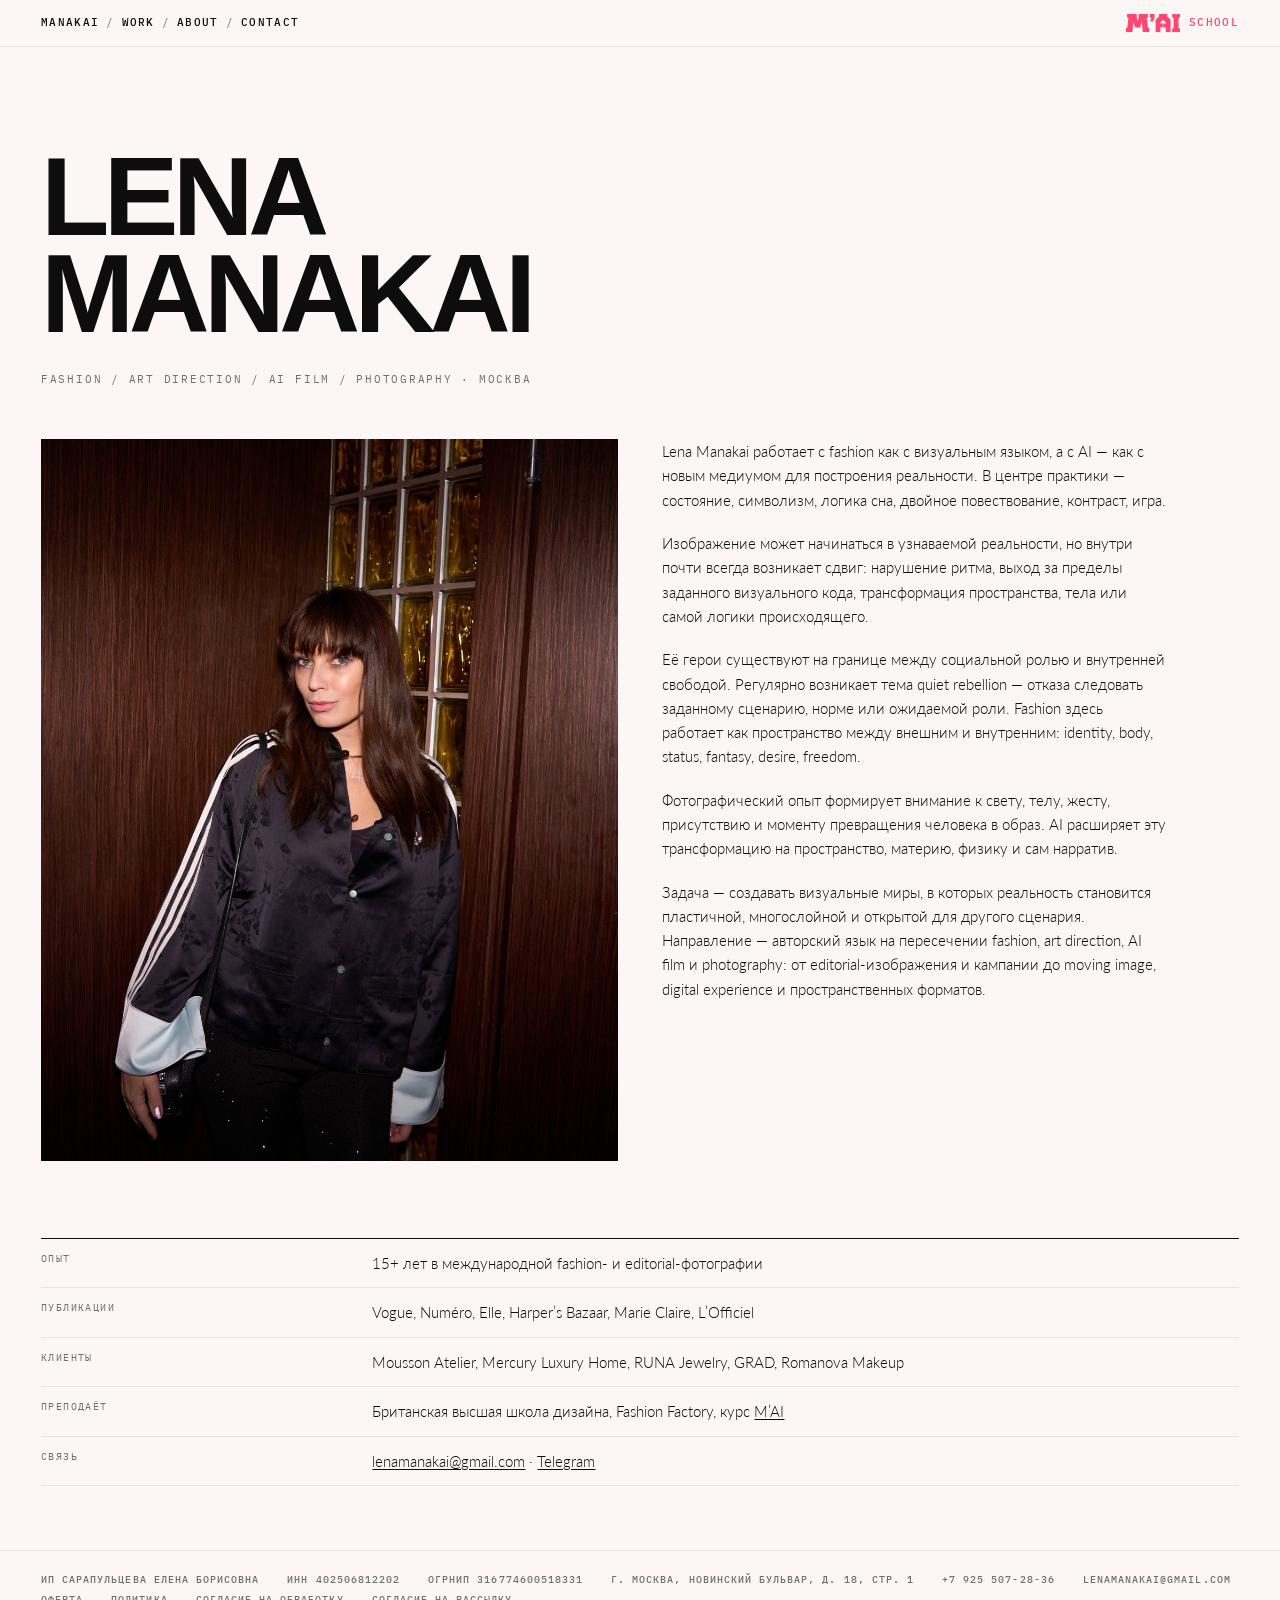
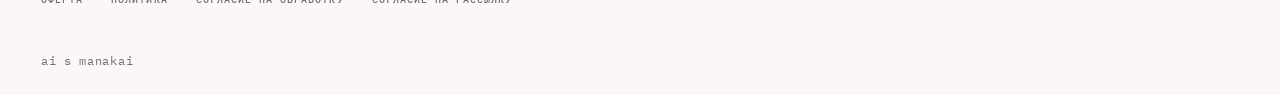
==== about.html @ 4ae6c4f6 "Add files via upload" ====
<!doctype html>
<html lang="ru">
<head>
<meta charset="utf-8">
<meta name="viewport" content="width=device-width,initial-scale=1">
<title>Lena Manakai — About</title>
<meta name="description" content="Lena Manakai — fashion, art direction, AI film, photography. Авторский язык на пересечении моды и AI-производства.">
<link rel="preconnect" href="https://fonts.googleapis.com">
<link rel="preconnect" href="https://fonts.gstatic.com" crossorigin>
<link rel="stylesheet" href="https://fonts.googleapis.com/css2?family=IBM+Plex+Mono:wght@400;500&family=Lato:wght@300;400&display=swap">
<link rel="stylesheet" href="style.css">
<style>
  .top{padding:clamp(44px,8vw,120px) var(--g) clamp(26px,4vw,52px);}
  .top h1{font-family:var(--disp);font-weight:700;text-transform:uppercase;letter-spacing:-.05em;
    line-height:.86;font-size:clamp(2.6rem,9vw,7rem);}
  .top .role{margin-top:clamp(16px,2.6vw,30px);font-family:var(--mono);font-size:11px;
    letter-spacing:.16em;text-transform:uppercase;color:var(--grey);}

  .spread{display:grid;grid-template-columns:1fr 1fr;gap:clamp(20px,3.4vw,56px);
    padding:0 var(--g) clamp(40px,6vw,90px);align-items:start;}
  @media (max-width:880px){ .spread{grid-template-columns:1fr;} }
  .portrait{background:var(--white);border:1px dashed rgba(14,13,13,.3);aspect-ratio:4/5;
    display:flex;align-items:center;justify-content:center;text-align:center;padding:24px;
    font-family:var(--mono);font-size:11px;letter-spacing:.11em;text-transform:uppercase;color:var(--grey);line-height:1.8;}
  .text p{font-family:var(--text);font-weight:300;font-size:clamp(15px,1.12vw,17px);line-height:1.62;
    max-width:56ch;margin-top:19px;}
  .text p:first-child{margin-top:0;}

  .facts{border-top:1px solid var(--ink);margin:0 var(--g) clamp(34px,5vw,70px);}
  .facts div{display:grid;grid-template-columns:minmax(130px,26%) 1fr;gap:10px 20px;
    padding:13px 0;border-bottom:1px solid var(--hair);}
  .facts dt{font-family:var(--mono);font-size:10px;letter-spacing:.14em;text-transform:uppercase;color:var(--grey);}
  .facts span{font-family:var(--text);font-weight:300;font-size:15px;line-height:1.5;}
</style>
</head>
<body>

<header>
  <nav class="line mono">
    <a href="index.html">MANAKAI</a><span class="sl">/</span><a href="index.html#work">Work</a><span class="sl">/</span><a href="about.html">About</a><span class="sl">/</span><a href="index.html#contact">Contact</a>
  </nav>
  <span class="sp"></span>
  <a class="school" href="school.html" aria-label="M’AI School">
    <span class="mk"></span><span class="lb mono">School</span>
  </a>
</header>

<section class="top">
  <h1>Lena<br>Manakai</h1>
  <p class="role">Fashion / Art Direction / AI Film / Photography · Москва</p>
</section>

<div class="spread">
  <img src="a/s/portrait.jpg" alt="Lena Manakai" loading="lazy" style="width:100%;display:block;background:var(--well);">
  <div class="text">
    <p>Lena Manakai работает с fashion как с визуальным языком, а с AI — как с новым медиумом для построения реальности. В центре практики — состояние, символизм, логика сна, двойное повествование, контраст, игра.</p>
    <p>Изображение может начинаться в узнаваемой реальности, но внутри почти всегда возникает сдвиг: нарушение ритма, выход за пределы заданного визуального кода, трансформация пространства, тела или самой логики происходящего.</p>
    <p>Её герои существуют на границе между социальной ролью и внутренней свободой. Регулярно возникает тема quiet rebellion — отказа следовать заданному сценарию, норме или ожидаемой роли. Fashion здесь работает как пространство между внешним и внутренним: identity, body, status, fantasy, desire, freedom.</p>
    <p>Фотографический опыт формирует внимание к свету, телу, жесту, присутствию и моменту превращения человека в образ. AI расширяет эту трансформацию на пространство, материю, физику и сам нарратив.</p>
    <p>Задача — создавать визуальные миры, в которых реальность становится пластичной, многослойной и открытой для другого сценария. Направление — авторский язык на пересечении fashion, art direction, AI film и photography: от editorial-изображения и кампании до moving image, digital experience и пространственных форматов.</p>
  </div>
</div>

<dl class="facts">
  <div><dt>Опыт</dt><span>15+ лет в международной fashion- и editorial-фотографии</span></div>
  <div><dt>Публикации</dt><span>Vogue, Numéro, Elle, Harper’s Bazaar, Marie Claire, L’Officiel</span></div>
  <div><dt>Клиенты</dt><span>Mousson Atelier, Mercury Luxury Home, RUNA Jewelry, GRAD, Romanova Makeup</span></div>
  <div><dt>Преподаёт</dt><span>Британская высшая школа дизайна, Fashion Factory, курс <a href="school.html" style="text-decoration:underline;text-underline-offset:2px;">M’AI</a></span></div>
  <div><dt>Связь</dt><span><a href="mailto:lenamanakai@gmail.com" style="text-decoration:underline;text-underline-offset:2px;">lenamanakai@gmail.com</a> · <a href="https://t.me/lenamanakai" target="_blank" rel="noopener" style="text-decoration:underline;text-underline-offset:2px;">Telegram</a></span></div>
</dl>

<section class="legal">
  <span>ИП Сарапульцева Елена Борисовна</span>
  <span>ИНН 402506812202</span>
  <span>ОГРНИП 316774600518331</span>
  <span>г. Москва, Новинский бульвар, д. 18, стр. 1</span>
  <a href="tel:+79255072836">+7 925 507-28-36</a>
  <a href="mailto:lenamanakai@gmail.com">lenamanakai@gmail.com</a>
  <a href="offer.html">Оферта</a>  <a href="privacy.html">Политика</a>  <a href="consent.html">Согласие на обработку</a>  <a href="newsletter.html">Согласие на рассылку</a>
</section>

<footer>
  <span class="cap">ai s manakai</span>
</footer>

</body>
</html>
---- style.css ----
/* manakai.art — общие стили служебных страниц
   Та же типографика и палитра, что на главной. */

:root{
  --paper:#FCF6F7;
  --white:#FFFFFF;
  --ink:#0E0D0D;
  --grey:#6E6E6E;
  --hair:#EAE2E4;
  --well:#111111;
  --mark:#FF476F;
  --soft:#F6CDD8;
  --g:clamp(16px,3.2vw,56px);
  --mono:'Input Mono','IBM Plex Mono',ui-monospace,Menlo,monospace;
  --disp:'Helvetica Neue',Helvetica,Arial,sans-serif;
  --text:'Lato',-apple-system,'Helvetica Neue',sans-serif;
}
*,*::before,*::after{box-sizing:border-box;}
html{background:var(--paper);-webkit-text-size-adjust:100%;}
body{margin:0;background:transparent;color:var(--ink);font-family:var(--mono);
  font-size:15px;line-height:1.45;-webkit-font-smoothing:antialiased;}
h1,h2,h3,p,ul,ol,figure{margin:0;}
a{color:inherit;text-decoration:none;}

.mono{font-family:var(--mono);font-size:11px;letter-spacing:.12em;text-transform:uppercase;font-weight:500;}
.cap{font-family:var(--mono);font-size:11.5px;letter-spacing:.06em;color:var(--grey);}
.disp{font-family:var(--disp);font-weight:700;text-transform:uppercase;letter-spacing:-.05em;line-height:.88;}
.body{font-family:var(--text);font-weight:300;font-size:clamp(14px,1.05vw,16px);line-height:1.6;letter-spacing:.005em;}

/* ——— шапка ——— */
header{display:flex;align-items:center;gap:12px 22px;padding:14px var(--g);
  border-bottom:1px solid var(--hair);background:var(--paper);
  position:sticky;top:0;z-index:40;}
header .sp{flex:1 1 auto;}
header .line{display:inline-flex;align-items:center;gap:7px;}
header .line a:hover{opacity:.55;}
header .line .sl{opacity:.45;}
.school{display:inline-flex;align-items:center;gap:9px;margin-left:clamp(20px,4vw,64px);}
.school .mk{display:block;height:18px;width:54px;background:var(--mark);
  -webkit-mask:url(a/mai.svg) no-repeat center/contain;mask:url(a/mai.svg) no-repeat center/contain;}
.school .lb{color:var(--mark);}
@media (max-width:640px){ header nav{gap:13px;} .school .mk{height:15px;width:45px;} }

/* ——— каркас документа ——— */
main{padding:clamp(44px,8vw,110px) var(--g) clamp(40px,7vw,90px);max-width:980px;}
.kicker{font-family:var(--mono);font-size:11px;letter-spacing:.16em;text-transform:uppercase;
  color:var(--grey);display:block;margin-bottom:clamp(18px,3vw,34px);}
h1.disp{font-size:clamp(2.2rem,6.4vw,4.6rem);}
.lede{margin-top:clamp(22px,4vw,44px);max-width:62ch;}

.doc{max-width:74ch;}
.doc h2{font-family:var(--mono);font-size:11.5px;letter-spacing:.14em;text-transform:uppercase;
  font-weight:500;margin-top:clamp(34px,5vw,58px);padding-bottom:9px;border-bottom:1px solid var(--hair);}
.doc h3{font-family:var(--mono);font-size:11px;letter-spacing:.1em;text-transform:uppercase;
  font-weight:500;color:var(--grey);margin-top:26px;}
.doc p,.doc li{font-family:var(--text);font-weight:300;font-size:15px;line-height:1.62;}
.doc p{margin-top:13px;}
.doc ol,.doc ul{margin-top:13px;padding-left:20px;}
.doc li{margin-top:7px;}
.doc strong{font-weight:400;}

/* ——— предупреждение о черновике ——— */
.draft{border:1px solid var(--mark);color:var(--mark);padding:13px 15px;margin-bottom:clamp(26px,4vw,44px);
  font-family:var(--mono);font-size:11px;letter-spacing:.07em;line-height:1.6;max-width:74ch;}

/* ——— реквизиты ——— */
.legal{padding:22px var(--g) 30px;border-top:1px solid var(--hair);
  display:flex;flex-wrap:wrap;gap:6px 28px;}
.legal span,.legal a{font-family:var(--mono);font-size:9.5px;letter-spacing:.11em;
  text-transform:uppercase;font-weight:500;color:var(--grey);}
.legal a:hover{color:var(--ink);}

footer{display:flex;flex-wrap:wrap;gap:10px 24px;justify-content:space-between;align-items:center;
  padding:16px var(--g) 26px;}

:where(a,button,input,select):focus-visible{outline:2px solid var(--mark);outline-offset:3px;}
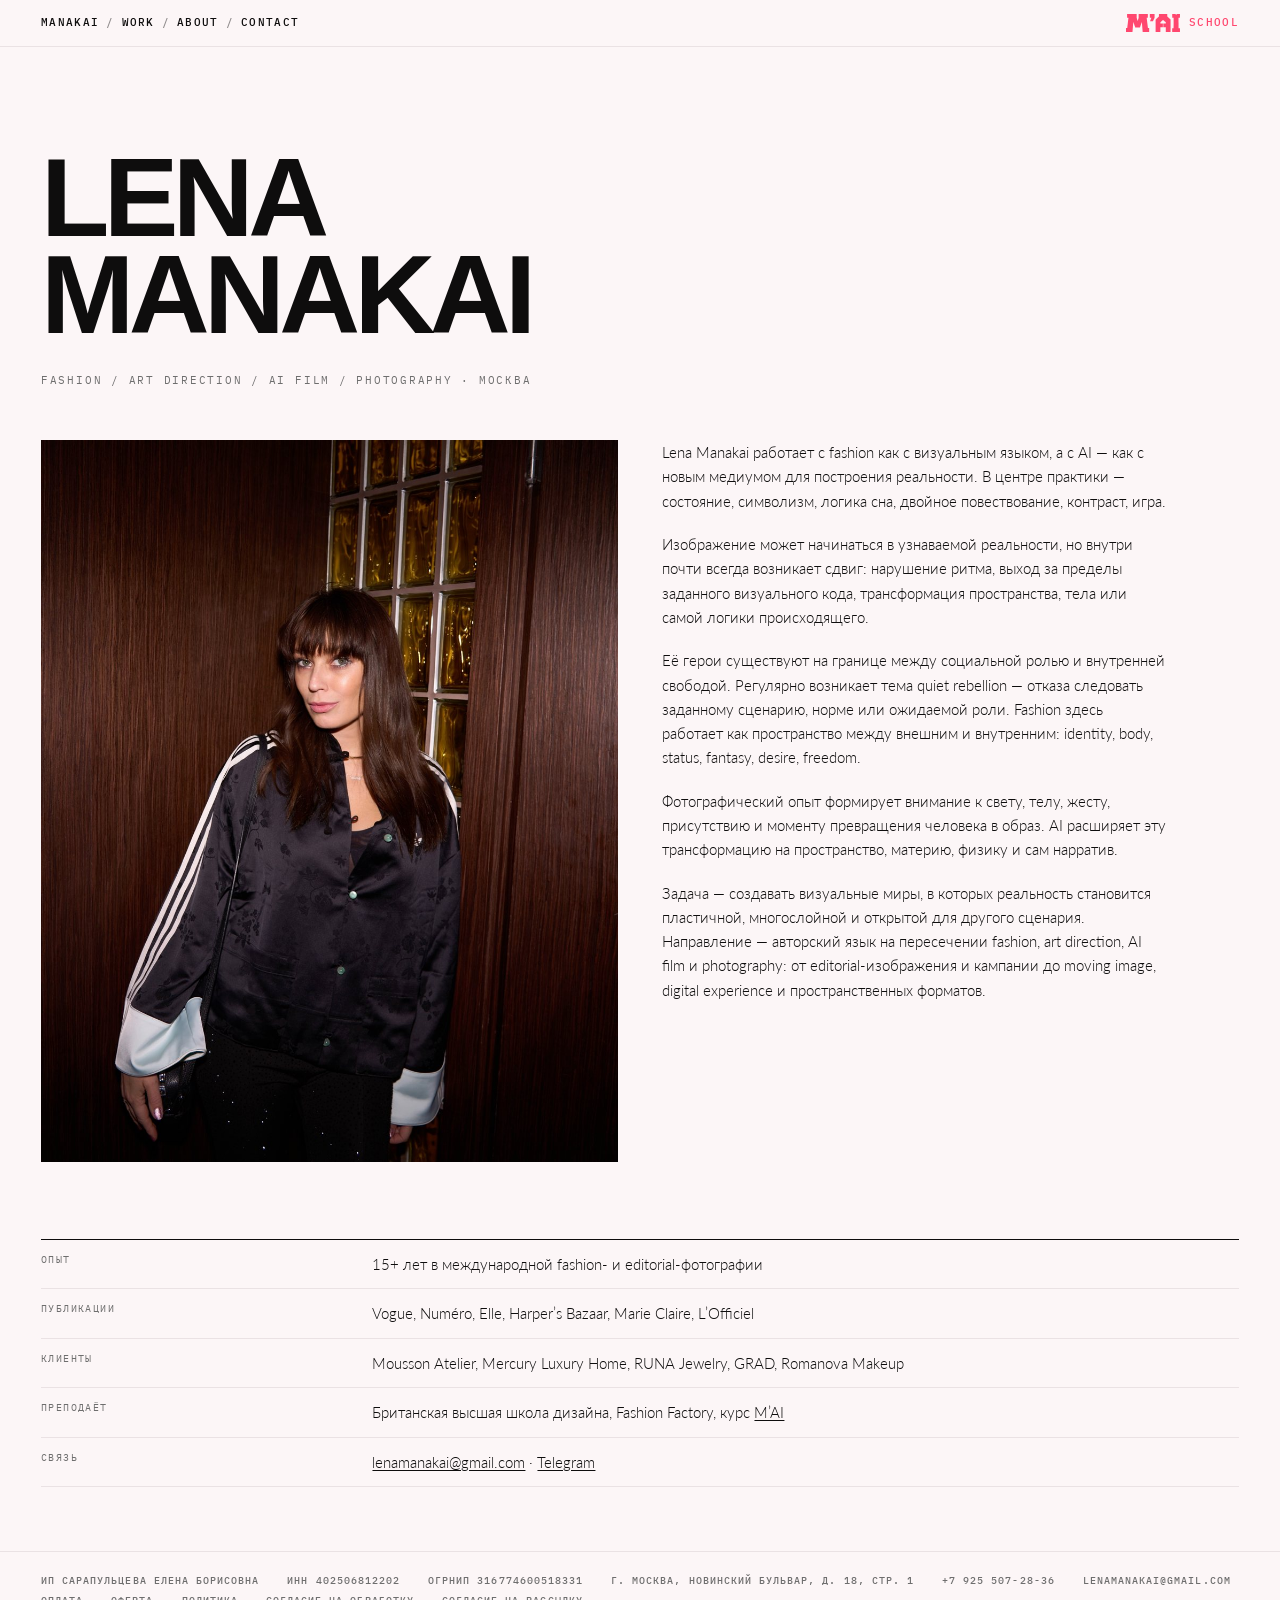
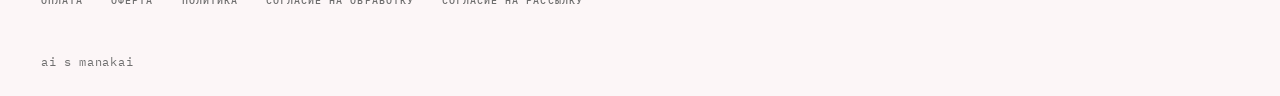
==== commit 24efafe4: "Add files via upload" ====
--- a/about.html
+++ b/about.html
@@ -76,7 +76,7 @@
   <span>г. Москва, Новинский бульвар, д. 18, стр. 1</span>
   <a href="tel:+79255072836">+7 925 507-28-36</a>
   <a href="mailto:lenamanakai@gmail.com">lenamanakai@gmail.com</a>
-  <a href="offer.html">Оферта</a>  <a href="privacy.html">Политика</a>  <a href="consent.html">Согласие на обработку</a>  <a href="newsletter.html">Согласие на рассылку</a>
+  <a href="pay.html">Оплата</a>  <a href="offer.html">Оферта</a>  <a href="privacy.html">Политика</a>  <a href="consent.html">Согласие на обработку</a>  <a href="newsletter.html">Согласие на рассылку</a>
 </section>
 
 <footer>
--- a/style.css
+++ b/style.css
@@ -11,13 +11,14 @@
   --mark:#FF476F;
   --soft:#F6CDD8;
   --g:clamp(16px,3.2vw,56px);
+  --hd:48px;
   --mono:'Input Mono','IBM Plex Mono',ui-monospace,Menlo,monospace;
   --disp:'Helvetica Neue',Helvetica,Arial,sans-serif;
   --text:'Lato',-apple-system,'Helvetica Neue',sans-serif;
 }
 *,*::before,*::after{box-sizing:border-box;}
 html{background:var(--paper);-webkit-text-size-adjust:100%;}
-body{margin:0;background:transparent;color:var(--ink);font-family:var(--mono);
+body{margin:0;padding-top:var(--hd);background:transparent;color:var(--ink);font-family:var(--mono);
   font-size:15px;line-height:1.45;-webkit-font-smoothing:antialiased;}
 h1,h2,h3,p,ul,ol,figure{margin:0;}
 a{color:inherit;text-decoration:none;}
@@ -30,7 +31,7 @@
 /* ——— шапка ——— */
 header{display:flex;align-items:center;gap:12px 22px;padding:14px var(--g);
   border-bottom:1px solid var(--hair);background:var(--paper);
-  position:sticky;top:0;z-index:40;}
+  position:fixed;top:0;left:0;right:0;z-index:40;}
 header .sp{flex:1 1 auto;}
 header .line{display:inline-flex;align-items:center;gap:7px;}
 header .line a:hover{opacity:.55;}
@@ -39,7 +40,14 @@
 .school .mk{display:block;height:18px;width:54px;background:var(--mark);
   -webkit-mask:url(a/mai.svg) no-repeat center/contain;mask:url(a/mai.svg) no-repeat center/contain;}
 .school .lb{color:var(--mark);}
-@media (max-width:640px){ header nav{gap:13px;} .school .mk{height:15px;width:45px;} }
+@media (max-width:640px){
+  header{gap:8px;padding:11px 14px;}
+  header nav{gap:7px;}
+  header nav a,header nav .sl{font-size:9.5px;letter-spacing:.07em;}
+  .school{margin-left:8px;flex:none;gap:6px;}
+  .school .mk{height:13px;width:38px;}
+  .school .lb{font-size:9.5px;letter-spacing:.07em;}
+}
 
 /* ——— каркас документа ——— */
 main{padding:clamp(44px,8vw,110px) var(--g) clamp(40px,7vw,90px);max-width:980px;}
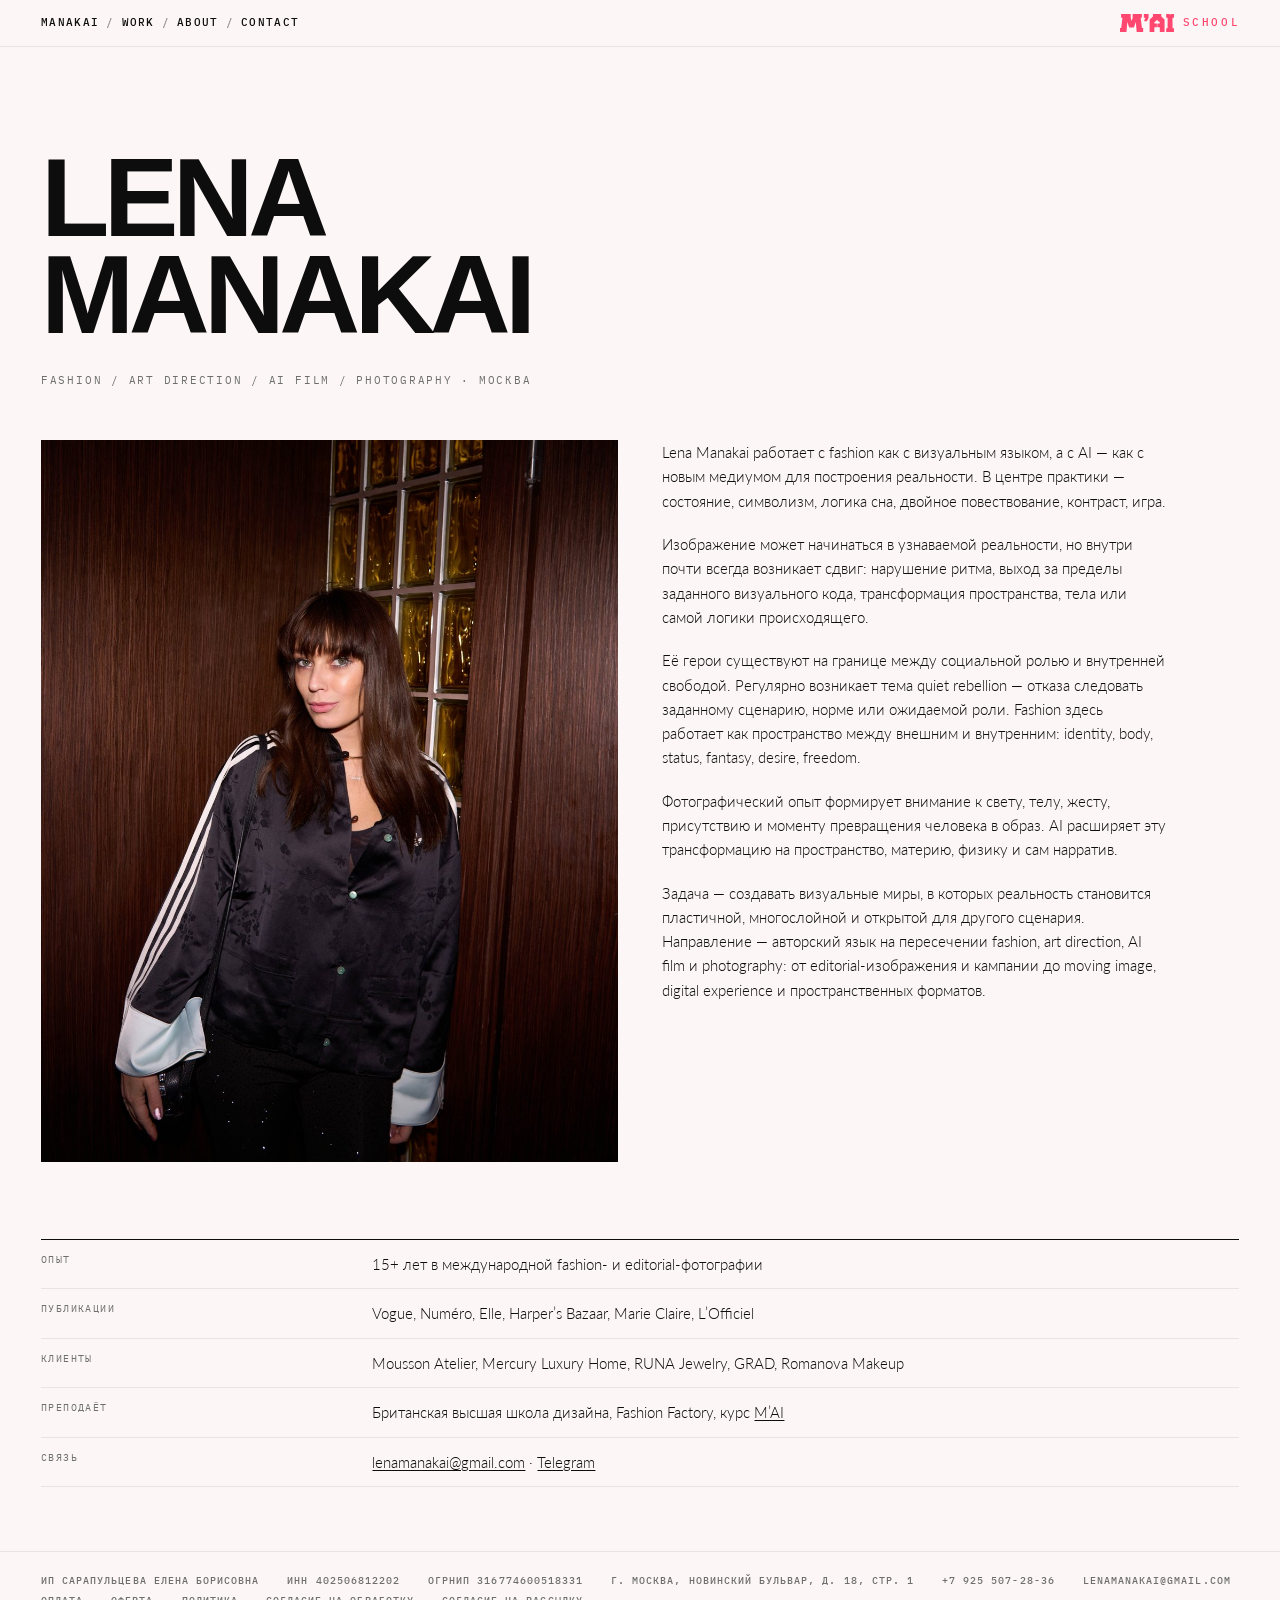
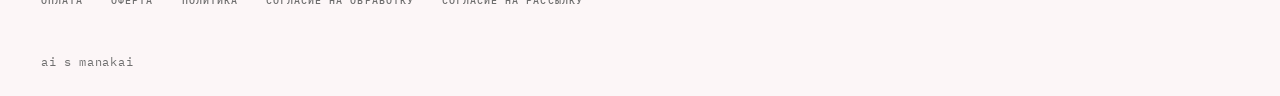
==== commit 521aae81: "правки" ====
--- a/about.html
+++ b/about.html
@@ -4,6 +4,16 @@
 <meta charset="utf-8">
 <meta name="viewport" content="width=device-width,initial-scale=1">
 <title>Lena Manakai — About</title>
+<link rel="icon" href="favicon.svg" type="image/svg+xml">
+<link rel="icon" href="favicon-32.png" sizes="32x32" type="image/png">
+<link rel="apple-touch-icon" href="apple-touch-icon.png">
+<meta property="og:type" content="website">
+<meta property="og:site_name" content="MANAKAI">
+<meta property="og:title" content="Lena Manakai — About">
+<meta property="og:description" content="Lena Manakai — fashion, art direction, AI film, photography. Авторский язык на пересечении моды и AI-производства.">
+<meta property="og:url" content="https://manakai.art/about">
+<meta property="og:image" content="https://manakai.art/og-main.jpg">
+<meta name="twitter:card" content="summary_large_image">
 <meta name="description" content="Lena Manakai — fashion, art direction, AI film, photography. Авторский язык на пересечении моды и AI-производства.">
 <link rel="preconnect" href="https://fonts.googleapis.com">
 <link rel="preconnect" href="https://fonts.gstatic.com" crossorigin>
@@ -41,7 +51,7 @@
   </nav>
   <span class="sp"></span>
   <a class="school" href="school.html" aria-label="M’AI School">
-    <span class="mk"></span><span class="lb mono">School</span>
+    <span class="mk"></span><span class="lb mono"><i>S</i><i>C</i><i>H</i><i>O</i><i>O</i><i>L</i></span>
   </a>
 </header>
 
--- a/style.css
+++ b/style.css
@@ -39,14 +39,17 @@
 .school{display:inline-flex;align-items:center;gap:9px;margin-left:clamp(20px,4vw,64px);}
 .school .mk{display:block;height:18px;width:54px;background:var(--mark);
   -webkit-mask:url(a/mai.svg) no-repeat center/contain;mask:url(a/mai.svg) no-repeat center/contain;}
-.school .lb{color:var(--mark);}
+.school .lb{color:var(--mark);display:inline-flex;gap:.12em;}
+.school .lb i{font-style:normal;}
 @media (max-width:640px){
   header{gap:8px;padding:11px 14px;}
   header nav{gap:7px;}
   header nav a,header nav .sl{font-size:9.5px;letter-spacing:.07em;}
-  .school{margin-left:8px;flex:none;gap:6px;}
-  .school .mk{height:13px;width:38px;}
-  .school .lb{font-size:9.5px;letter-spacing:.07em;}
+  /* на телефоне M'AI и SCHOOL складываются в один знак одной ширины */
+  :root{--hd:62px;}
+  .school{margin-left:10px;flex:none;flex-direction:column;align-items:stretch;gap:4px;}
+  .school .mk{height:24px;width:72px;}
+  .school .lb{width:72px;justify-content:space-between;gap:0;font-size:10.5px;letter-spacing:0;line-height:1;}
 }
 
 /* ——— каркас документа ——— */
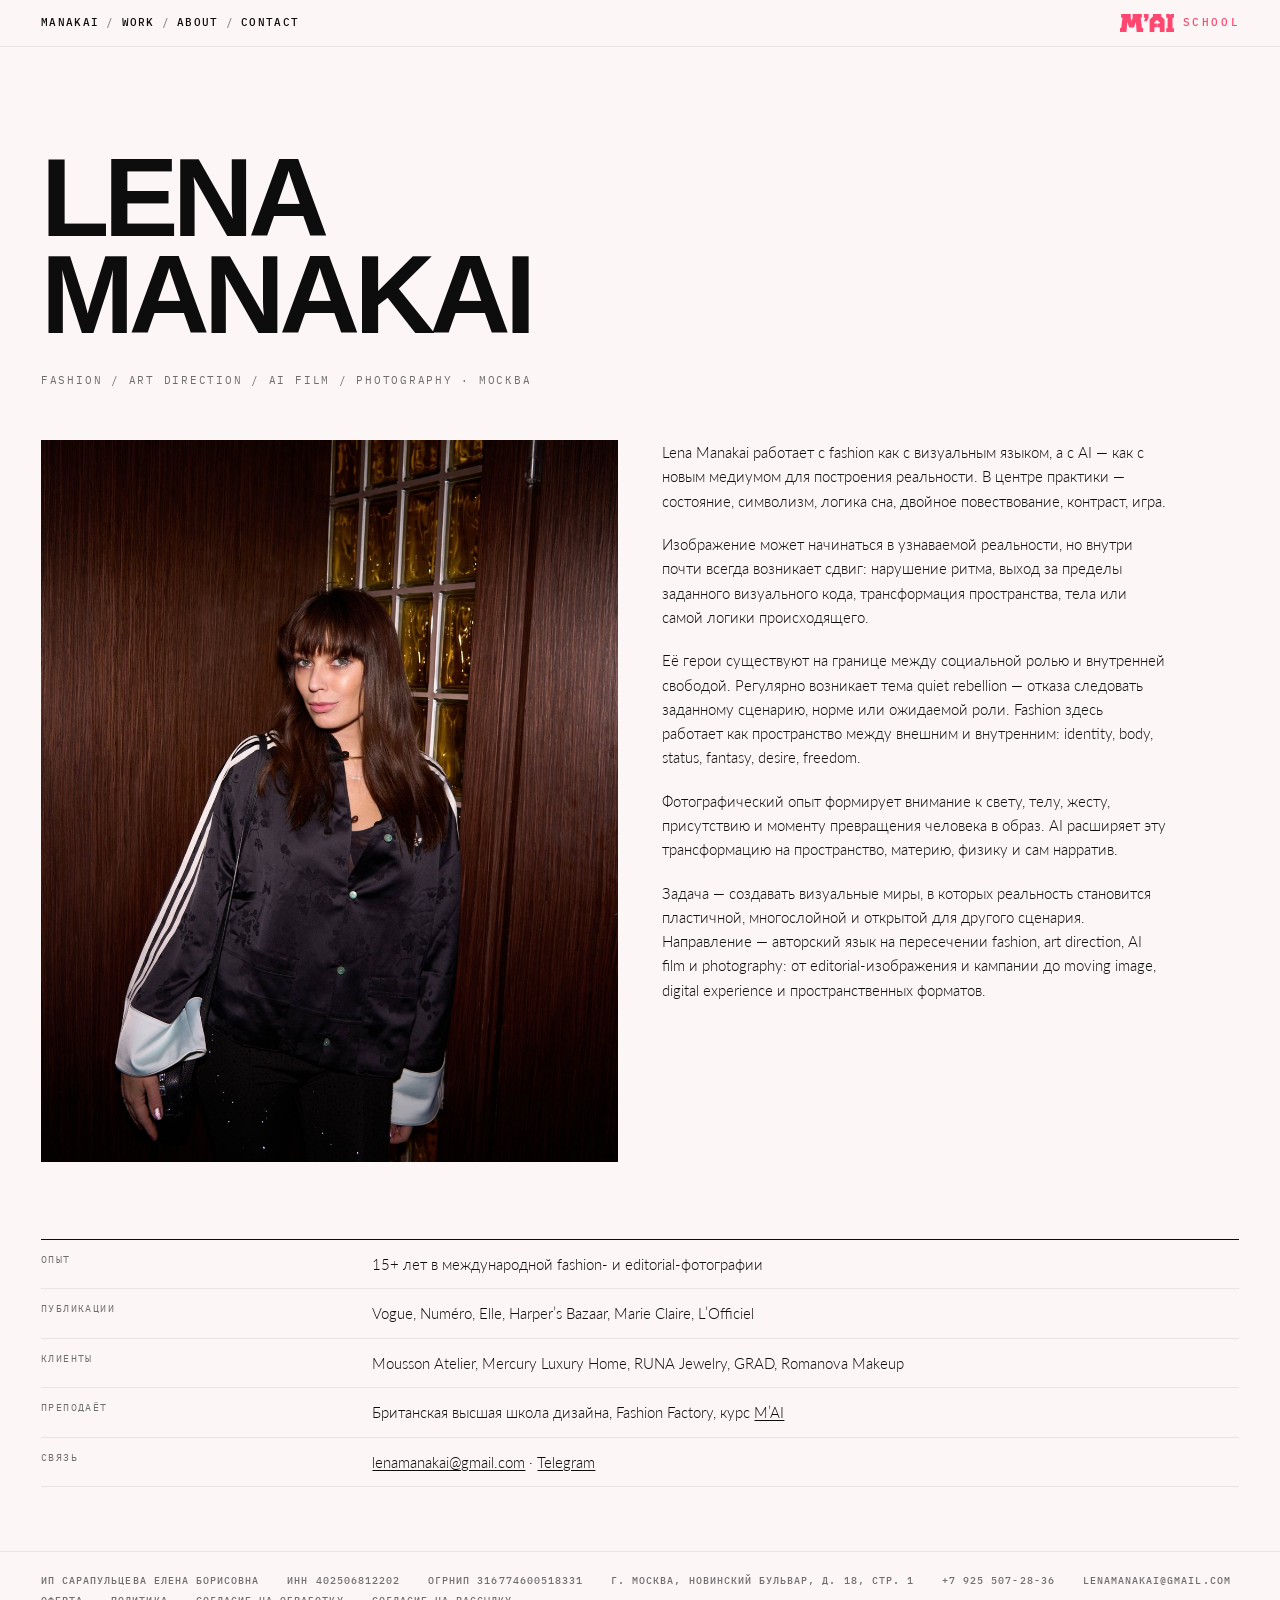
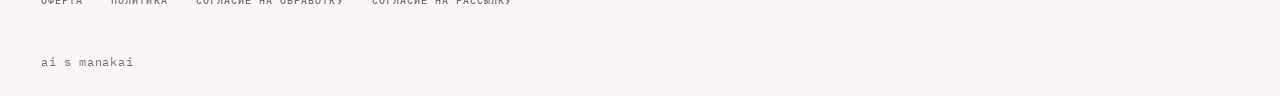
==== commit eaf9b841: "оплата соон" ====
--- a/about.html
+++ b/about.html
@@ -12,7 +12,7 @@
 <meta property="og:title" content="Lena Manakai — About">
 <meta property="og:description" content="Lena Manakai — fashion, art direction, AI film, photography. Авторский язык на пересечении моды и AI-производства.">
 <meta property="og:url" content="https://manakai.art/about">
-<meta property="og:image" content="https://manakai.art/og-main.jpg">
+<meta property="og:image" content="https://manakai.art/og-main.jpg?v=2">
 <meta name="twitter:card" content="summary_large_image">
 <meta name="description" content="Lena Manakai — fashion, art direction, AI film, photography. Авторский язык на пересечении моды и AI-производства.">
 <link rel="preconnect" href="https://fonts.googleapis.com">
@@ -86,7 +86,7 @@
   <span>г. Москва, Новинский бульвар, д. 18, стр. 1</span>
   <a href="tel:+79255072836">+7 925 507-28-36</a>
   <a href="mailto:lenamanakai@gmail.com">lenamanakai@gmail.com</a>
-  <a href="pay.html">Оплата</a>  <a href="offer.html">Оферта</a>  <a href="privacy.html">Политика</a>  <a href="consent.html">Согласие на обработку</a>  <a href="newsletter.html">Согласие на рассылку</a>
+  <a href="offer.html">Оферта</a>  <a href="privacy.html">Политика</a>  <a href="consent.html">Согласие на обработку</a>  <a href="newsletter.html">Согласие на рассылку</a>
 </section>
 
 <footer>
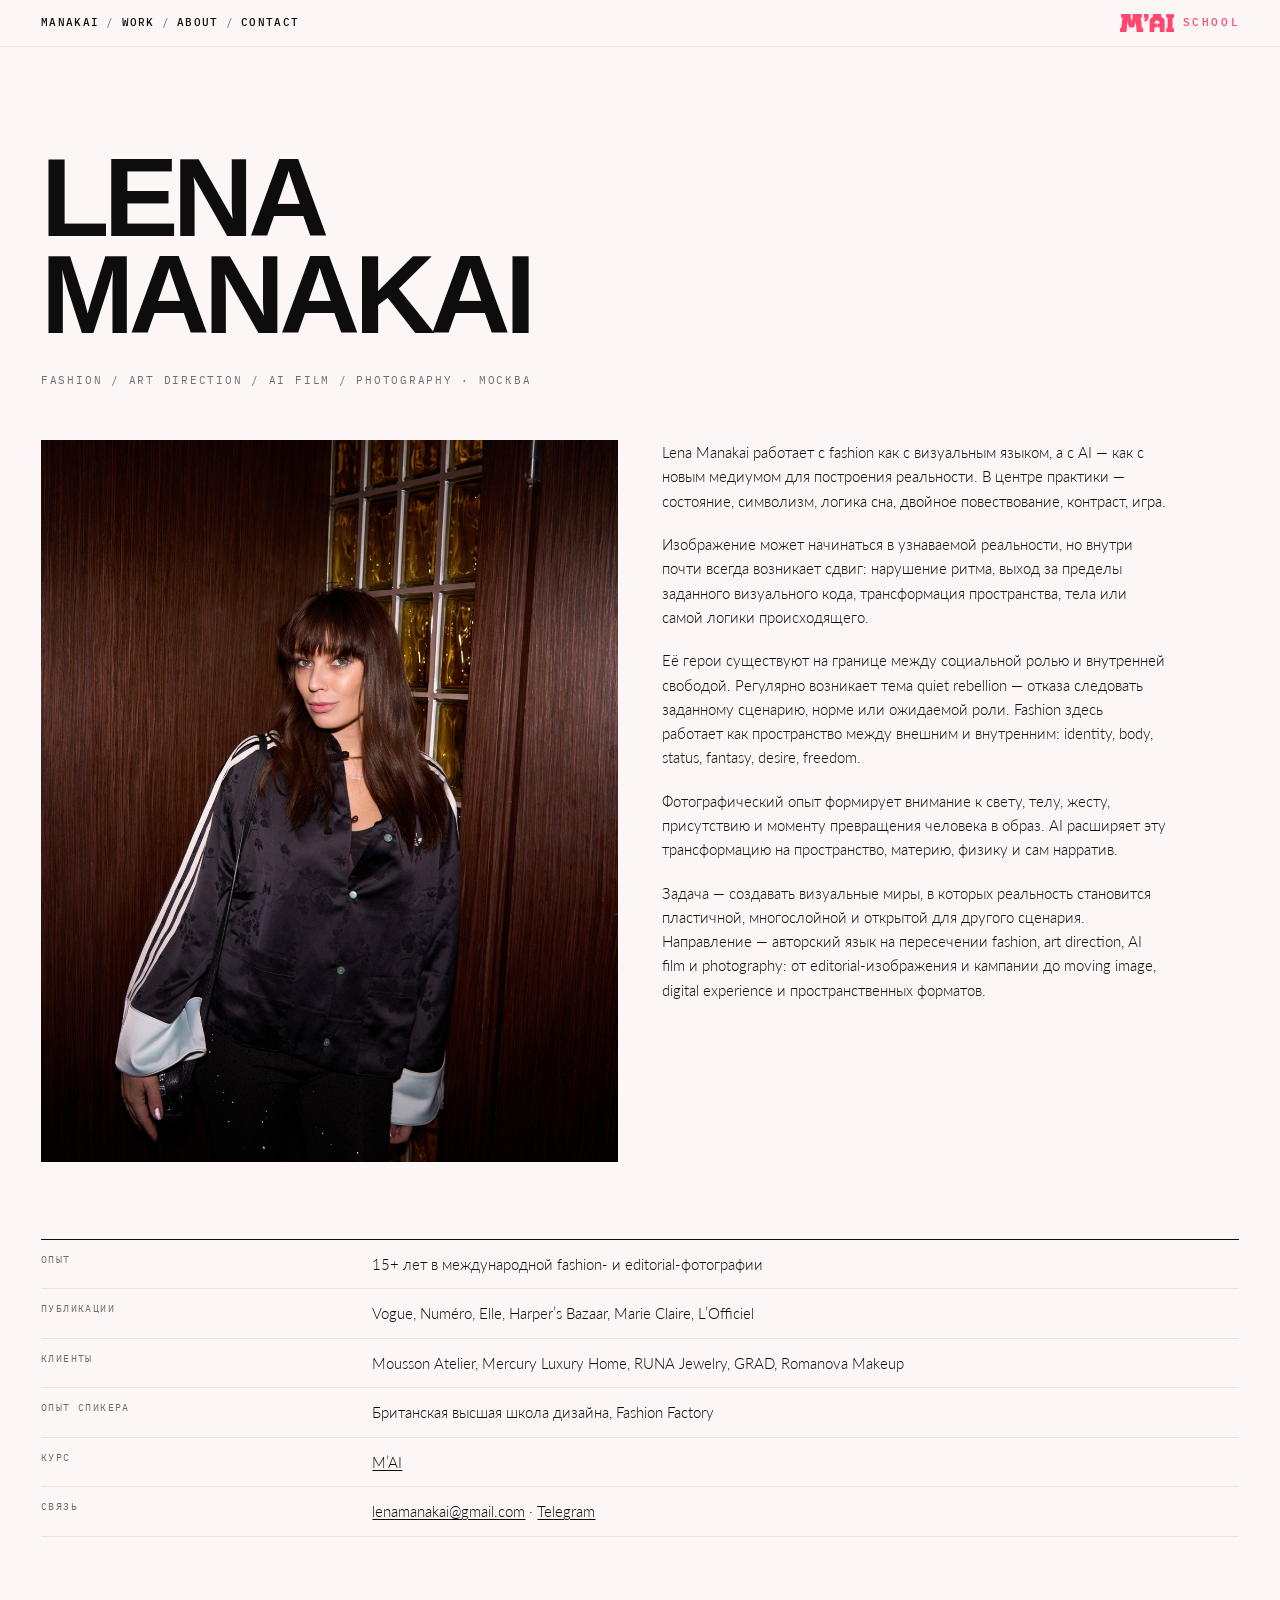
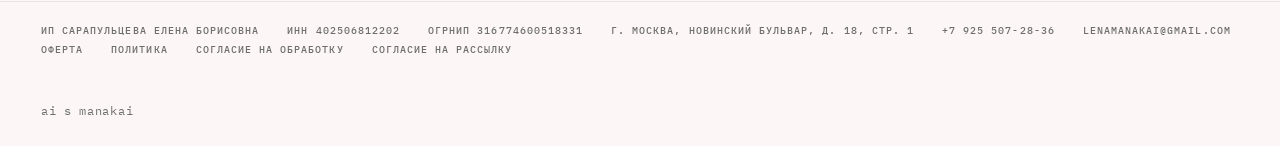
==== commit 43592a1b: "опыт спикера, телефон" ====
--- a/about.html
+++ b/about.html
@@ -42,8 +42,21 @@
   .facts dt{font-family:var(--mono);font-size:10px;letter-spacing:.14em;text-transform:uppercase;color:var(--grey);}
   .facts span{font-family:var(--text);font-weight:300;font-size:15px;line-height:1.5;}
 </style>
+<!-- Yandex.Metrika counter -->
+<script type="text/javascript">
+    (function(m,e,t,r,i,k,a){
+        m[i]=m[i]||function(){(m[i].a=m[i].a||[]).push(arguments)};
+        m[i].l=1*new Date();
+        for (var j = 0; j < document.scripts.length; j++) {if (document.scripts[j].src === r) { return; }}
+        k=e.createElement(t),a=e.getElementsByTagName(t)[0],k.async=1,k.src=r,a.parentNode.insertBefore(k,a)
+    })(window, document,'script','https://mc.yandex.ru/metrika/tag.js?id=113769978', 'ym');
+
+    ym(113769978, 'init', {ssr:true, webvisor:true, clickmap:true, ecommerce:"dataLayer", referrer: document.referrer, url: location.href, accurateTrackBounce:true, trackLinks:true});
+</script>
+<!-- /Yandex.Metrika counter -->
 </head>
 <body>
+<noscript><div><img src="https://mc.yandex.ru/watch/113769978" style="position:absolute; left:-9999px;" alt="" /></div></noscript>
 
 <header>
   <nav class="line mono">
@@ -75,7 +88,8 @@
   <div><dt>Опыт</dt><span>15+ лет в международной fashion- и editorial-фотографии</span></div>
   <div><dt>Публикации</dt><span>Vogue, Numéro, Elle, Harper’s Bazaar, Marie Claire, L’Officiel</span></div>
   <div><dt>Клиенты</dt><span>Mousson Atelier, Mercury Luxury Home, RUNA Jewelry, GRAD, Romanova Makeup</span></div>
-  <div><dt>Преподаёт</dt><span>Британская высшая школа дизайна, Fashion Factory, курс <a href="school.html" style="text-decoration:underline;text-underline-offset:2px;">M’AI</a></span></div>
+  <div><dt>Опыт спикера</dt><span>Британская высшая школа дизайна, Fashion Factory</span></div>
+  <div><dt>Курс</dt><span><a href="school.html" style="text-decoration:underline;text-underline-offset:2px;">M’AI</a></span></div>
   <div><dt>Связь</dt><span><a href="mailto:lenamanakai@gmail.com" style="text-decoration:underline;text-underline-offset:2px;">lenamanakai@gmail.com</a> · <a href="https://t.me/lenamanakai" target="_blank" rel="noopener" style="text-decoration:underline;text-underline-offset:2px;">Telegram</a></span></div>
 </dl>
 
--- a/style.css
+++ b/style.css
@@ -85,3 +85,13 @@
   padding:16px var(--g) 26px;}
 
 :where(a,button,input,select):focus-visible{outline:2px solid var(--mark);outline-offset:3px;}
+
+/* узкие телефоны: шапка ужимается, знак M'AI SCHOOL всегда виден целиком */
+header nav{min-width:0;}
+a[href^="mailto:"]{overflow-wrap:anywhere;}
+@media (max-width:400px){
+  header{padding:11px 12px;gap:6px;}
+  header nav{gap:5px;overflow:hidden;white-space:nowrap;}
+  header nav a,header nav .sl{font-size:8.6px;letter-spacing:.04em;}
+  .school{margin-left:6px;}
+}
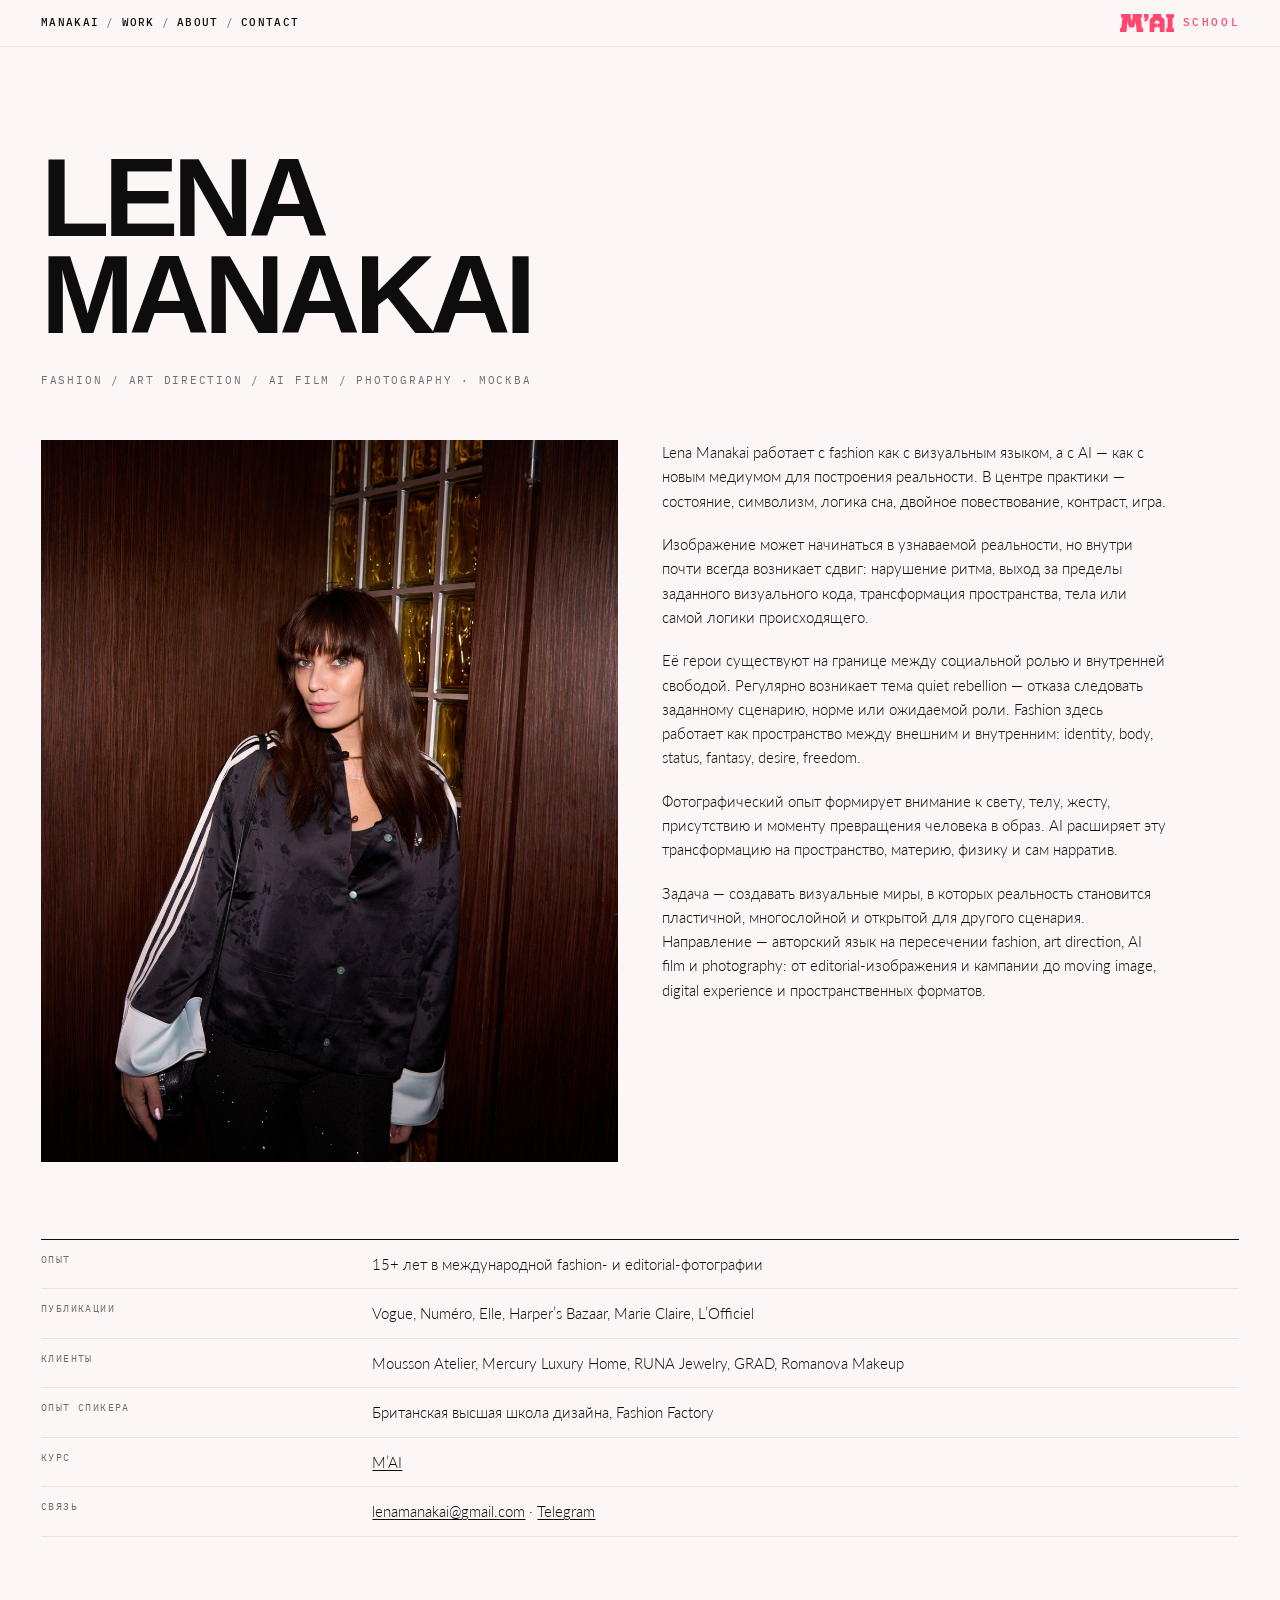
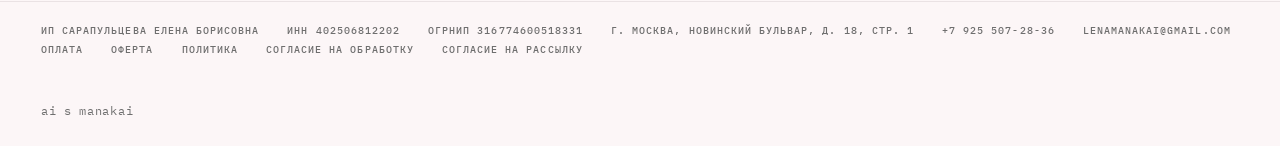
==== commit 19de4e11: "админка" ====
--- a/about.html
+++ b/about.html
@@ -100,7 +100,7 @@
   <span>г. Москва, Новинский бульвар, д. 18, стр. 1</span>
   <a href="tel:+79255072836">+7 925 507-28-36</a>
   <a href="mailto:lenamanakai@gmail.com">lenamanakai@gmail.com</a>
-  <a href="offer.html">Оферта</a>  <a href="privacy.html">Политика</a>  <a href="consent.html">Согласие на обработку</a>  <a href="newsletter.html">Согласие на рассылку</a>
+  <a href="pay.html">Оплата</a>  <a href="offer.html">Оферта</a>  <a href="privacy.html">Политика</a>  <a href="consent.html">Согласие на обработку</a>  <a href="newsletter.html">Согласие на рассылку</a>
 </section>
 
 <footer>
